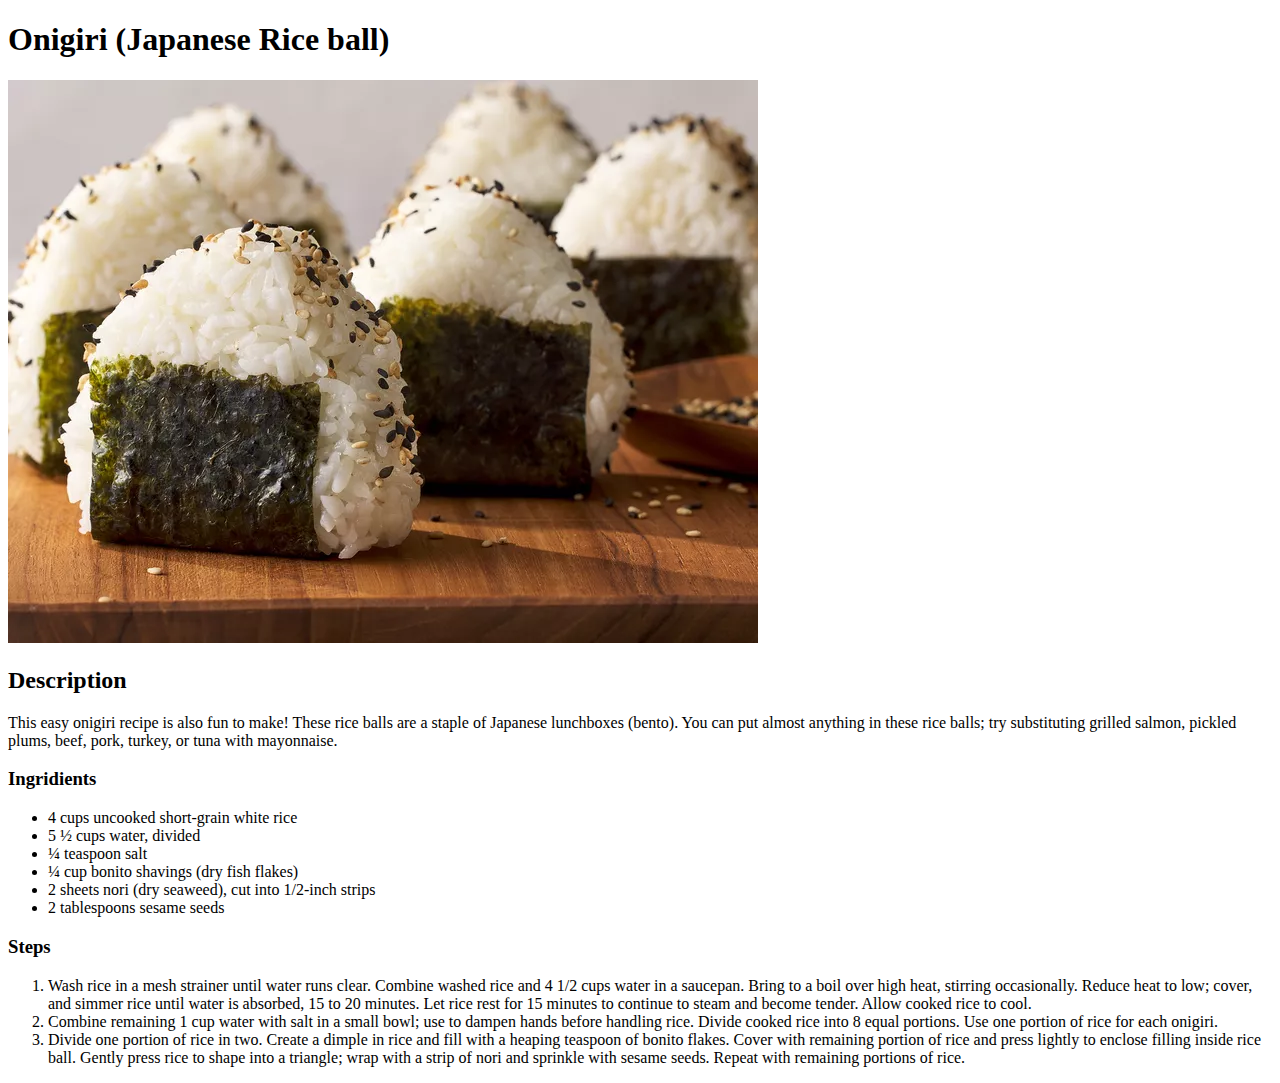
==== recipes/onigiri.html @ 591d148a "Added two more recipes pages and update the index" ====
<!DOCTYPE html>
<html lang="en">
<head>
    <meta charset="UTF-8">
    <meta name="viewport" content="width=device-width, initial-scale=1.0">
    <title>Onigiri Recipe</title>
</head>
<body>
    <h1>Onigiri (Japanese Rice ball)</h1>
    <img src="../images/onigiri.jpg">
    <h2>Description</h2>
        <p>
            This easy onigiri recipe is also fun to make! 
            These rice balls are a staple of Japanese lunchboxes (bento). 
            You can put almost anything in these rice balls; 
            try substituting grilled salmon, pickled plums, beef, pork, turkey, or tuna with mayonnaise.
        </p>
    <h3>Ingridients</h3>
        <ul>
            <li>4 cups uncooked short-grain white rice</li>
            <li>5 ½ cups water, divided</li>
            <li>¼ teaspoon salt</li>
            <li>¼ cup bonito shavings (dry fish flakes)</li>
            <li>2 sheets nori (dry seaweed), cut into 1/2-inch strips</li>
            <li>2 tablespoons sesame seeds</li>
        </ul>

    <h3>Steps</h3>
        <ol>
            <li>Wash rice in a mesh strainer until water runs clear. 
                Combine washed rice and 4 1/2 cups water in a saucepan. Bring to a boil over high heat, stirring occasionally. 
                Reduce heat to low; cover, and simmer rice until water is absorbed, 15 to 20 minutes. 
                Let rice rest for 15 minutes to continue to steam and become tender. Allow cooked rice to cool.</li>
            <li>Combine remaining 1 cup water with salt in a small bowl; use to dampen hands before handling rice. 
                Divide cooked rice into 8 equal portions. Use one portion of rice for each onigiri.</li>
            <li>Divide one portion of rice in two. Create a dimple in rice and fill with a heaping teaspoon of bonito flakes. 
                Cover with remaining portion of rice and press lightly to enclose filling inside rice ball. 
                Gently press rice to shape into a triangle; wrap with a strip of nori and sprinkle with sesame seeds. 
                Repeat with remaining portions of rice.</li>
        </ol>  
</body>
</html>
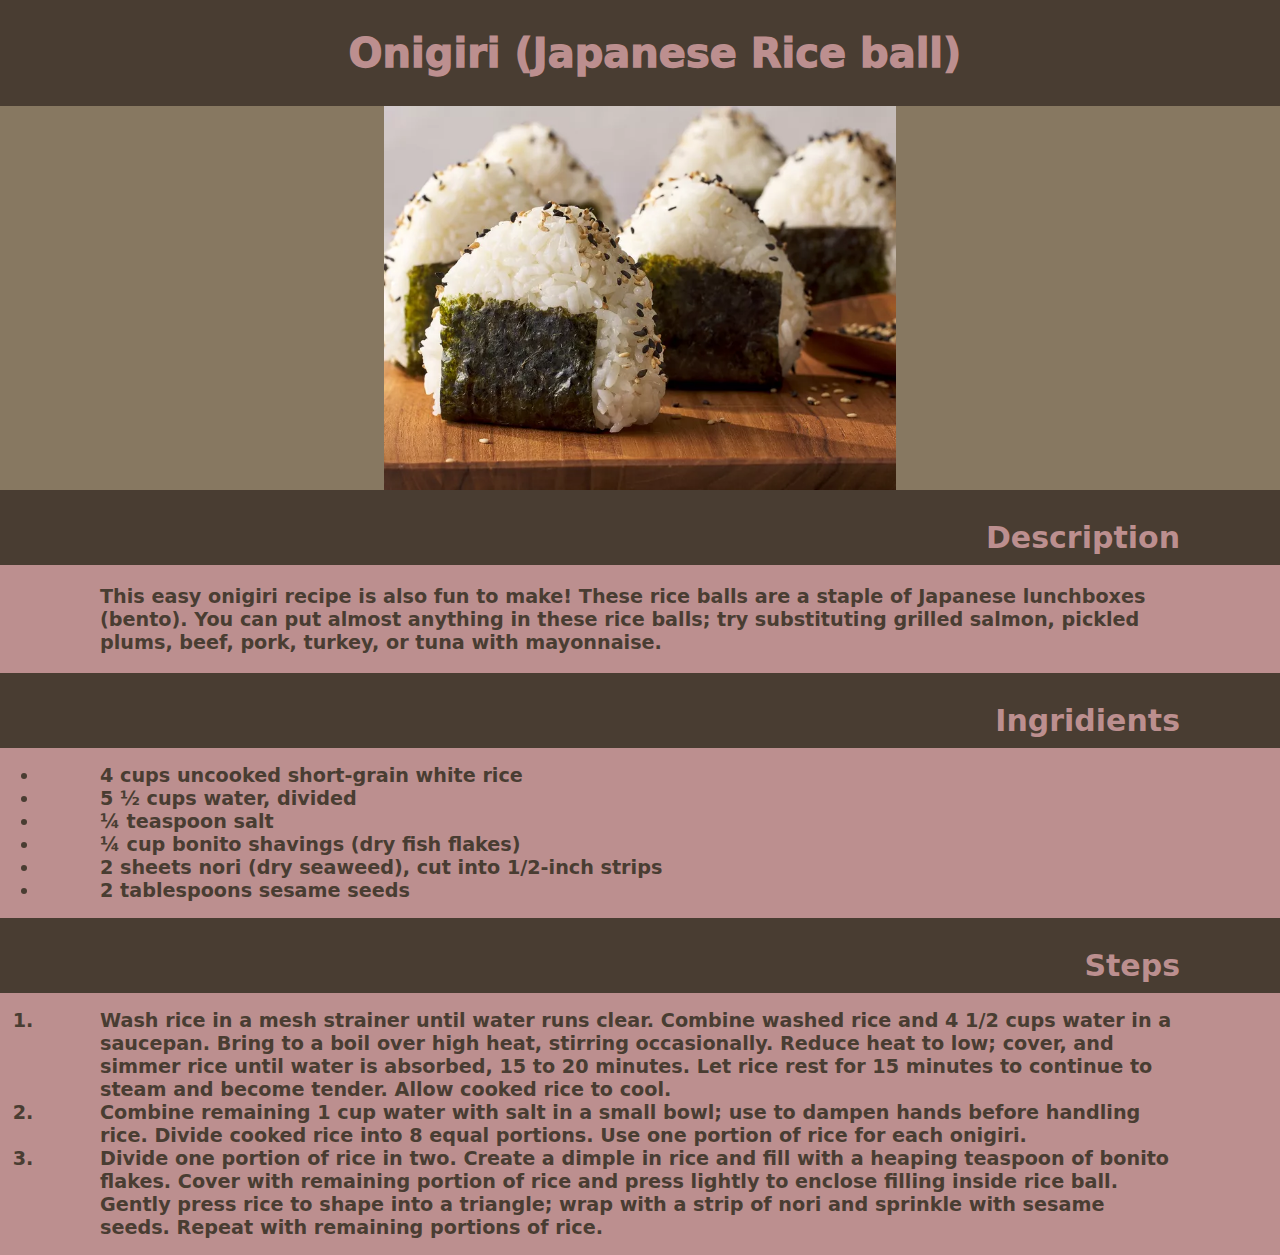
==== commit aa733797: "finishing recipes pages, html and css" ====
--- a/recipes/onigiri.html
+++ b/recipes/onigiri.html
@@ -2,20 +2,28 @@
 <html lang="en">
 <head>
     <meta charset="UTF-8">
+    <meta http-equiv="X-UA-Compatible" content="IE=edge">
     <meta name="viewport" content="width=device-width, initial-scale=1.0">
     <title>Onigiri Recipe</title>
+    <link rel="stylesheet" href="../css/onigiri.css">
 </head>
 <body>
-    <h1>Onigiri (Japanese Rice ball)</h1>
-    <img src="../images/onigiri.jpg">
-    <h2>Description</h2>
+    <h1 id="headline">Onigiri (Japanese Rice ball)</h1>
+    <div class="image-container">
+        <img src="../images/onigiri.jpg" class="onigiri">
+    </div>
+
+    <h2 class="heading">Description</h2>
+    <div class="description-section">
         <p>
             This easy onigiri recipe is also fun to make! 
             These rice balls are a staple of Japanese lunchboxes (bento). 
             You can put almost anything in these rice balls; 
             try substituting grilled salmon, pickled plums, beef, pork, turkey, or tuna with mayonnaise.
         </p>
-    <h3>Ingridients</h3>
+    </div>
+
+    <h3 class="heading">Ingridients</h3>
         <ul>
             <li>4 cups uncooked short-grain white rice</li>
             <li>5 ½ cups water, divided</li>
@@ -25,7 +33,7 @@
             <li>2 tablespoons sesame seeds</li>
         </ul>
 
-    <h3>Steps</h3>
+    <h3 class="heading">Steps</h3>
         <ol>
             <li>Wash rice in a mesh strainer until water runs clear. 
                 Combine washed rice and 4 1/2 cups water in a saucepan. Bring to a boil over high heat, stirring occasionally. 
--- a/css/onigiri.css
+++ b/css/onigiri.css
@@ -0,0 +1,66 @@
+body, html { 
+    margin: 0;
+    padding: 0;
+    background-color: rosybrown;
+    font-family: system-ui, -apple-system, BlinkMacSystemFont, 'Segoe UI', Roboto, Oxygen, Ubuntu, Cantarell, 'Open Sans', 'Helvetica Neue', sans-serif;
+    font-size: medium;
+}
+
+#headline {
+    /*margin and boxes*/
+     margin-top: 0px;
+     margin-bottom: 0px;
+     margin-left: 0px;
+     margin-right: 0px;
+     background-color: rgb(73, 61, 50);
+     padding: 30px 30px 30px 60px;
+ 
+     /*font*/
+     color: rosybrown;
+     font-weight: 1000;
+     font-size: 40px;
+     text-align: center;
+}
+
+.heading {
+    margin: 0;
+    font-size: 30px;
+    text-align: right;
+    color: rosybrown;
+    background-color: rgb(73, 61, 50);
+    padding-right: 100px;
+    padding-top: 30px;
+    padding-bottom: 10px;
+}
+
+.image-container {
+    background-color: hwb(37 38% 47%);
+    text-align: center;
+}
+.onigiri {
+    /* Set a maximum width for the image to ensure it fits within its container */
+    max-width: 40%;
+    /* Center the image horizontally */
+    margin-left: auto;
+    margin-right: auto;
+    /* Center the image vertically */
+    display: block;
+}
+
+.description-section {
+    color: rgb(73, 61, 50);
+    font-size: larger;
+    font-weight: bold;
+    background-color: rosybrown;
+    padding-left: 100px;
+    padding-right: 100px;
+}
+
+li {
+    color: rgb(73, 61, 50);
+    font-size: larger;
+    font-weight: bold;
+    background-color: rosybrown;
+    padding-left: 60px;
+    padding-right: 100px;
+}
